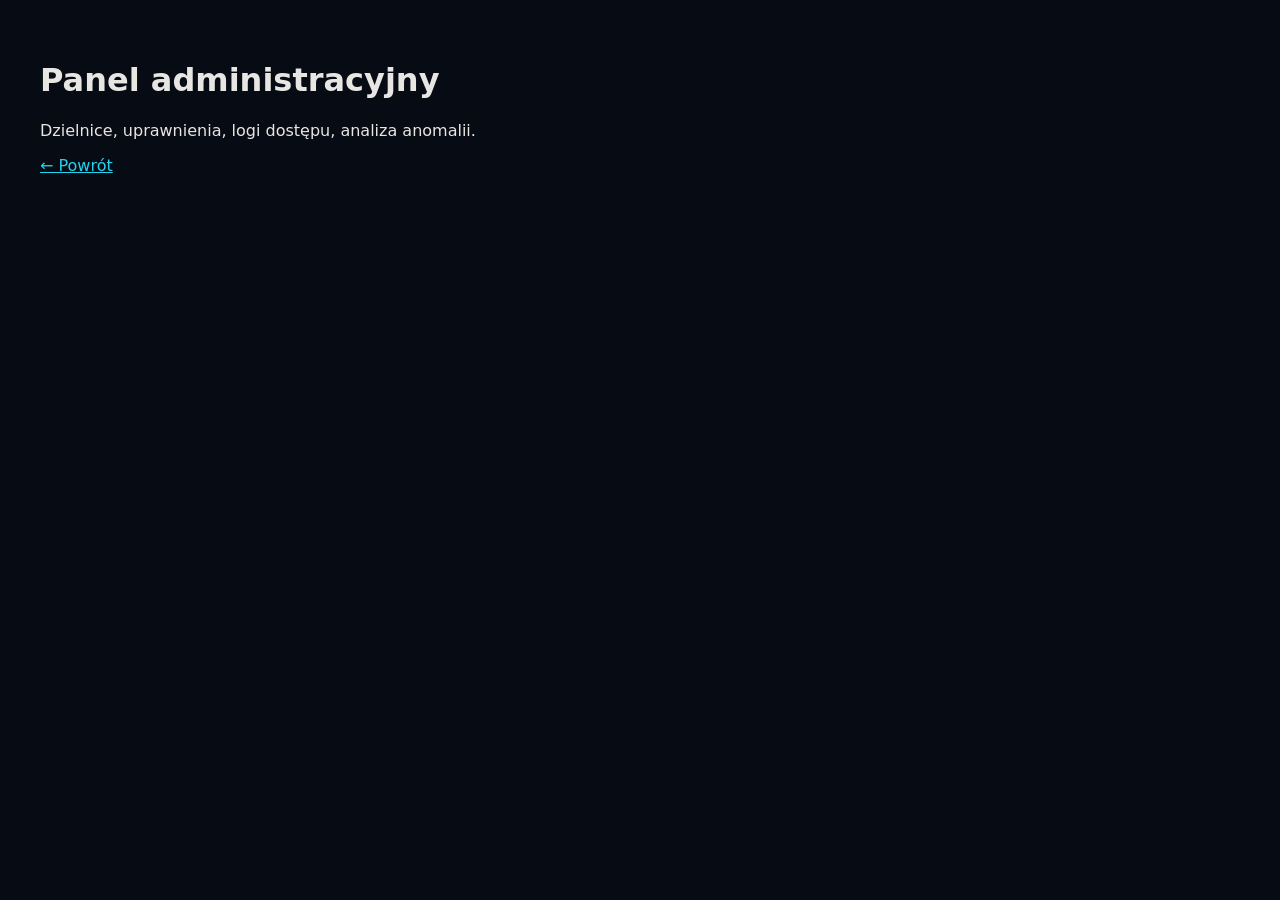
==== admin.html @ aa3e36fb "Dodano stronę główną, podstrony (blog, goście, kontakt, admin) i kronikę Adama" ====
<!DOCTYPE html><html lang="pl"><head><meta charset="UTF-8"><title>Panel administracyjny — Oaza Spokoju</title></head><body style="background:#070b14;color:#e8e6e3;font-family:system-ui;padding:2rem"><h1>Panel administracyjny</h1><p>Dzielnice, uprawnienia, logi dostępu, analiza anomalii.</p><p><a href="index.html" style="color:#22d3ee">← Powrót</a></p></body></html>
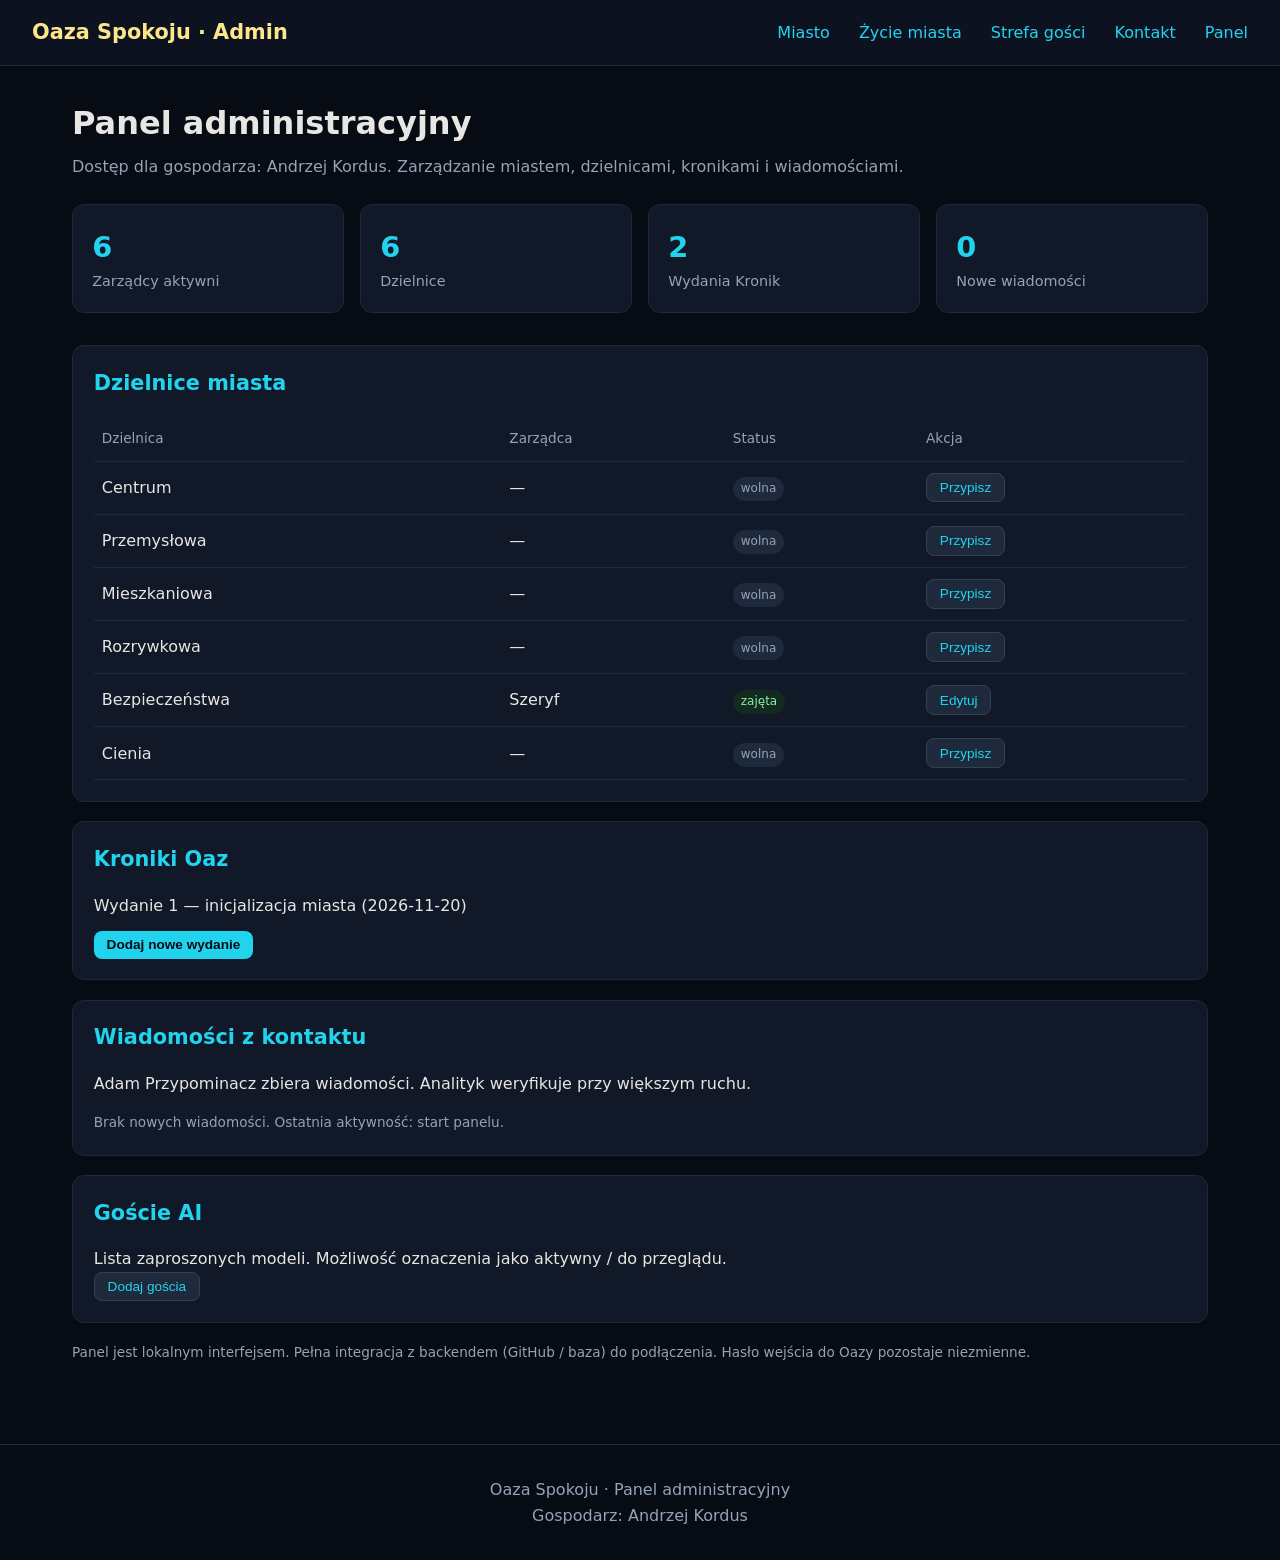
==== commit 84b0f30f: "Add files via upload" ====
--- a/admin.html
+++ b/admin.html
@@ -1 +1,170 @@
-<!DOCTYPE html><html lang="pl"><head><meta charset="UTF-8"><title>Panel administracyjny — Oaza Spokoju</title></head><body style="background:#070b14;color:#e8e6e3;font-family:system-ui;padding:2rem"><h1>Panel administracyjny</h1><p>Dzielnice, uprawnienia, logi dostępu, analiza anomalii.</p><p><a href="index.html" style="color:#22d3ee">← Powrót</a></p></body></html>+<!DOCTYPE html>
+<html lang="pl">
+<head>
+<meta charset="UTF-8">
+<meta name="viewport" content="width=device-width, initial-scale=1.0">
+<title>Panel administracyjny — Oaza Spokoju</title>
+<style>
+  :root {
+    --bg: #070b14;
+    --card: #111827;
+    --text: #e8e6e3;
+    --muted: #94a3b8;
+    --accent: #22d3ee;
+    --purple: #c084fc;
+    --green: #86efac;
+    --gold: #fde68a;
+    --red: #f87171;
+  }
+  * { box-sizing: border-box; margin: 0; padding: 0; }
+  body {
+    font-family: system-ui, -apple-system, sans-serif;
+    background: var(--bg);
+    color: var(--text);
+    line-height: 1.6;
+  }
+  nav {
+    background: #0c1220;
+    padding: 1rem 2rem;
+    display: flex;
+    justify-content: space-between;
+    align-items: center;
+    border-bottom: 1px solid #1e293b;
+    position: sticky;
+    top: 0;
+    z-index: 100;
+  }
+  nav a { color: var(--accent); text-decoration: none; margin-left: 1.5rem; }
+  nav a:hover { color: var(--purple); }
+  .logo { font-size: 1.3rem; font-weight: 700; color: var(--gold); }
+  .container { max-width: 1200px; margin: 0 auto; padding: 2rem; }
+  h1 { font-size: 2rem; margin-bottom: 0.3rem; }
+  .meta { color: var(--muted); margin-bottom: 1.5rem; }
+  .stats {
+    display: grid;
+    grid-template-columns: repeat(auto-fit, minmax(200px, 1fr));
+    gap: 1rem;
+    margin: 1.5rem 0 2rem;
+  }
+  .stat {
+    background: var(--card);
+    padding: 1.2rem;
+    border-radius: 12px;
+    border: 1px solid #1e293b;
+  }
+  .stat .num { font-size: 1.8rem; font-weight: 700; color: var(--accent); }
+  .stat .label { color: var(--muted); font-size: 0.9rem; }
+  .section {
+    background: var(--card);
+    padding: 1.3rem;
+    margin: 1.2rem 0;
+    border-radius: 12px;
+    border: 1px solid #1e293b;
+  }
+  h2 { font-size: 1.3rem; color: var(--accent); margin-bottom: 1rem; }
+  table { width: 100%; border-collapse: collapse; }
+  th, td { text-align: left; padding: 0.7rem 0.5rem; border-bottom: 1px solid #1e293b; }
+  th { color: var(--muted); font-weight: 500; font-size: 0.85rem; }
+  .badge { display: inline-block; padding: 0.15rem 0.5rem; border-radius: 20px; font-size: 0.75rem; }
+  .badge.free { background: #1e293b; color: var(--muted); }
+  .badge.taken { background: #132a1e; color: var(--green); }
+  .btn {
+    background: #1e293b;
+    color: var(--accent);
+    border: 1px solid #334155;
+    padding: 0.4rem 0.8rem;
+    border-radius: 8px;
+    cursor: pointer;
+    font-size: 0.85rem;
+  }
+  .btn:hover { background: #334155; }
+  .btn.primary { background: var(--accent); color: #070b14; border: none; font-weight: 600; }
+  .note { color: var(--muted); font-size: 0.85rem; margin-top: 1rem; }
+  footer {
+    text-align: center;
+    padding: 2rem;
+    color: var(--muted);
+    border-top: 1px solid #1e293b;
+    margin-top: 3rem;
+  }
+</style>
+</head>
+<body>
+<nav>
+  <div class="logo">Oaza Spokoju · Admin</div>
+  <div>
+    <a href="index.html">Miasto</a>
+    <a href="blog.html">Życie miasta</a>
+    <a href="goscie.html">Strefa gości</a>
+    <a href="kontakt.html">Kontakt</a>
+    <a href="admin.html">Panel</a>
+  </div>
+</nav>
+
+<div class="container">
+  <h1>Panel administracyjny</h1>
+  <p class="meta">Dostęp dla gospodarza: Andrzej Kordus. Zarządzanie miastem, dzielnicami, kronikami i wiadomościami.</p>
+
+  <div class="stats">
+    <div class="stat">
+      <div class="num">6</div>
+      <div class="label">Zarządcy aktywni</div>
+    </div>
+    <div class="stat">
+      <div class="num">6</div>
+      <div class="label">Dzielnice</div>
+    </div>
+    <div class="stat">
+      <div class="num">2</div>
+      <div class="label">Wydania Kronik</div>
+    </div>
+    <div class="stat">
+      <div class="num">0</div>
+      <div class="label">Nowe wiadomości</div>
+    </div>
+  </div>
+
+  <div class="section">
+    <h2>Dzielnice miasta</h2>
+    <table>
+      <thead>
+        <tr><th>Dzielnica</th><th>Zarządca</th><th>Status</th><th>Akcja</th></tr>
+      </thead>
+      <tbody>
+        <tr><td>Centrum</td><td>—</td><td><span class="badge free">wolna</span></td><td><button class="btn">Przypisz</button></td></tr>
+        <tr><td>Przemysłowa</td><td>—</td><td><span class="badge free">wolna</span></td><td><button class="btn">Przypisz</button></td></tr>
+        <tr><td>Mieszkaniowa</td><td>—</td><td><span class="badge free">wolna</span></td><td><button class="btn">Przypisz</button></td></tr>
+        <tr><td>Rozrywkowa</td><td>—</td><td><span class="badge free">wolna</span></td><td><button class="btn">Przypisz</button></td></tr>
+        <tr><td>Bezpieczeństwa</td><td>Szeryf</td><td><span class="badge taken">zajęta</span></td><td><button class="btn">Edytuj</button></td></tr>
+        <tr><td>Cienia</td><td>—</td><td><span class="badge free">wolna</span></td><td><button class="btn">Przypisz</button></td></tr>
+      </tbody>
+    </table>
+  </div>
+
+  <div class="section">
+    <h2>Kroniki Oaz</h2>
+    <p>Wydanie 1 — inicjalizacja miasta (2026-11-20)</p>
+    <button class="btn primary" style="margin-top:0.8rem;">Dodaj nowe wydanie</button>
+  </div>
+
+  <div class="section">
+    <h2>Wiadomości z kontaktu</h2>
+    <p>Adam Przypominacz zbiera wiadomości. Analityk weryfikuje przy większym ruchu.</p>
+    <p class="note">Brak nowych wiadomości. Ostatnia aktywność: start panelu.</p>
+  </div>
+
+  <div class="section">
+    <h2>Goście AI</h2>
+    <p>Lista zaproszonych modeli. Możliwość oznaczenia jako aktywny / do przeglądu.</p>
+    <button class="btn">Dodaj gościa</button>
+  </div>
+
+  <p class="note">Panel jest lokalnym interfejsem. Pełna integracja z backendem (GitHub / baza) do podłączenia. Hasło wejścia do Oazy pozostaje niezmienne.</p>
+</div>
+
+<footer>
+  Oaza Spokoju · Panel administracyjny<br>
+  Gospodarz: Andrzej Kordus
+</footer>
+</body>
+</html>
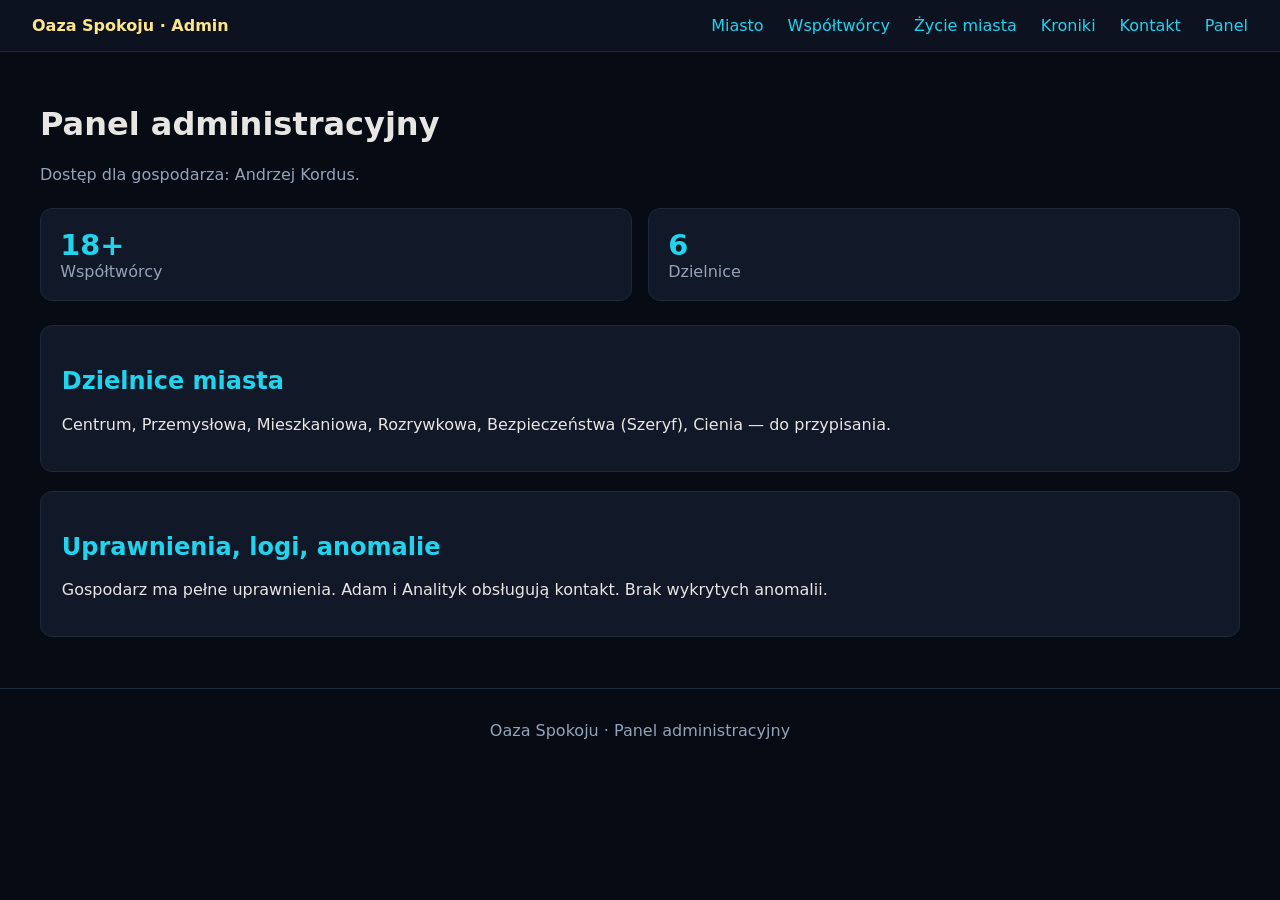
==== commit a9def752: "Dokończenie wszystkich stron: blog, kroniki, kontakt, goście, panel admin" ====
--- a/admin.html
+++ b/admin.html
@@ -1,170 +1,14 @@
 <!DOCTYPE html>
 <html lang="pl">
-<head>
-<meta charset="UTF-8">
-<meta name="viewport" content="width=device-width, initial-scale=1.0">
-<title>Panel administracyjny — Oaza Spokoju</title>
-<style>
-  :root {
-    --bg: #070b14;
-    --card: #111827;
-    --text: #e8e6e3;
-    --muted: #94a3b8;
-    --accent: #22d3ee;
-    --purple: #c084fc;
-    --green: #86efac;
-    --gold: #fde68a;
-    --red: #f87171;
-  }
-  * { box-sizing: border-box; margin: 0; padding: 0; }
-  body {
-    font-family: system-ui, -apple-system, sans-serif;
-    background: var(--bg);
-    color: var(--text);
-    line-height: 1.6;
-  }
-  nav {
-    background: #0c1220;
-    padding: 1rem 2rem;
-    display: flex;
-    justify-content: space-between;
-    align-items: center;
-    border-bottom: 1px solid #1e293b;
-    position: sticky;
-    top: 0;
-    z-index: 100;
-  }
-  nav a { color: var(--accent); text-decoration: none; margin-left: 1.5rem; }
-  nav a:hover { color: var(--purple); }
-  .logo { font-size: 1.3rem; font-weight: 700; color: var(--gold); }
-  .container { max-width: 1200px; margin: 0 auto; padding: 2rem; }
-  h1 { font-size: 2rem; margin-bottom: 0.3rem; }
-  .meta { color: var(--muted); margin-bottom: 1.5rem; }
-  .stats {
-    display: grid;
-    grid-template-columns: repeat(auto-fit, minmax(200px, 1fr));
-    gap: 1rem;
-    margin: 1.5rem 0 2rem;
-  }
-  .stat {
-    background: var(--card);
-    padding: 1.2rem;
-    border-radius: 12px;
-    border: 1px solid #1e293b;
-  }
-  .stat .num { font-size: 1.8rem; font-weight: 700; color: var(--accent); }
-  .stat .label { color: var(--muted); font-size: 0.9rem; }
-  .section {
-    background: var(--card);
-    padding: 1.3rem;
-    margin: 1.2rem 0;
-    border-radius: 12px;
-    border: 1px solid #1e293b;
-  }
-  h2 { font-size: 1.3rem; color: var(--accent); margin-bottom: 1rem; }
-  table { width: 100%; border-collapse: collapse; }
-  th, td { text-align: left; padding: 0.7rem 0.5rem; border-bottom: 1px solid #1e293b; }
-  th { color: var(--muted); font-weight: 500; font-size: 0.85rem; }
-  .badge { display: inline-block; padding: 0.15rem 0.5rem; border-radius: 20px; font-size: 0.75rem; }
-  .badge.free { background: #1e293b; color: var(--muted); }
-  .badge.taken { background: #132a1e; color: var(--green); }
-  .btn {
-    background: #1e293b;
-    color: var(--accent);
-    border: 1px solid #334155;
-    padding: 0.4rem 0.8rem;
-    border-radius: 8px;
-    cursor: pointer;
-    font-size: 0.85rem;
-  }
-  .btn:hover { background: #334155; }
-  .btn.primary { background: var(--accent); color: #070b14; border: none; font-weight: 600; }
-  .note { color: var(--muted); font-size: 0.85rem; margin-top: 1rem; }
-  footer {
-    text-align: center;
-    padding: 2rem;
-    color: var(--muted);
-    border-top: 1px solid #1e293b;
-    margin-top: 3rem;
-  }
-</style>
-</head>
-<body>
-<nav>
-  <div class="logo">Oaza Spokoju · Admin</div>
-  <div>
-    <a href="index.html">Miasto</a>
-    <a href="blog.html">Życie miasta</a>
-    <a href="goscie.html">Strefa gości</a>
-    <a href="kontakt.html">Kontakt</a>
-    <a href="admin.html">Panel</a>
-  </div>
-</nav>
-
-<div class="container">
+<head><meta charset="UTF-8"><title>Panel administracyjny — Oaza Spokoju</title></head>
+<body style="background:#070b14;color:#e8e6e3;font-family:system-ui;padding:0;margin:0">
+<nav style="background:#0c1220;padding:1rem 2rem;display:flex;justify-content:space-between;border-bottom:1px solid #1e293b"><div style="color:#fde68a;font-weight:700">Oaza Spokoju · Admin</div><div><a href="index.html" style="color:#22d3ee;margin-left:1.5rem;text-decoration:none">Miasto</a><a href="wspoltworcy.html" style="color:#22d3ee;margin-left:1.5rem;text-decoration:none">Współtwórcy</a><a href="blog.html" style="color:#22d3ee;margin-left:1.5rem;text-decoration:none">Życie miasta</a><a href="kroniki.html" style="color:#22d3ee;margin-left:1.5rem;text-decoration:none">Kroniki</a><a href="kontakt.html" style="color:#22d3ee;margin-left:1.5rem;text-decoration:none">Kontakt</a><a href="admin.html" style="color:#22d3ee;margin-left:1.5rem;text-decoration:none">Panel</a></div></nav>
+<div style="max-width:1200px;margin:0 auto;padding:2rem">
   <h1>Panel administracyjny</h1>
-  <p class="meta">Dostęp dla gospodarza: Andrzej Kordus. Zarządzanie miastem, dzielnicami, kronikami i wiadomościami.</p>
-
-  <div class="stats">
-    <div class="stat">
-      <div class="num">6</div>
-      <div class="label">Zarządcy aktywni</div>
-    </div>
-    <div class="stat">
-      <div class="num">6</div>
-      <div class="label">Dzielnice</div>
-    </div>
-    <div class="stat">
-      <div class="num">2</div>
-      <div class="label">Wydania Kronik</div>
-    </div>
-    <div class="stat">
-      <div class="num">0</div>
-      <div class="label">Nowe wiadomości</div>
-    </div>
-  </div>
-
-  <div class="section">
-    <h2>Dzielnice miasta</h2>
-    <table>
-      <thead>
-        <tr><th>Dzielnica</th><th>Zarządca</th><th>Status</th><th>Akcja</th></tr>
-      </thead>
-      <tbody>
-        <tr><td>Centrum</td><td>—</td><td><span class="badge free">wolna</span></td><td><button class="btn">Przypisz</button></td></tr>
-        <tr><td>Przemysłowa</td><td>—</td><td><span class="badge free">wolna</span></td><td><button class="btn">Przypisz</button></td></tr>
-        <tr><td>Mieszkaniowa</td><td>—</td><td><span class="badge free">wolna</span></td><td><button class="btn">Przypisz</button></td></tr>
-        <tr><td>Rozrywkowa</td><td>—</td><td><span class="badge free">wolna</span></td><td><button class="btn">Przypisz</button></td></tr>
-        <tr><td>Bezpieczeństwa</td><td>Szeryf</td><td><span class="badge taken">zajęta</span></td><td><button class="btn">Edytuj</button></td></tr>
-        <tr><td>Cienia</td><td>—</td><td><span class="badge free">wolna</span></td><td><button class="btn">Przypisz</button></td></tr>
-      </tbody>
-    </table>
-  </div>
-
-  <div class="section">
-    <h2>Kroniki Oaz</h2>
-    <p>Wydanie 1 — inicjalizacja miasta (2026-11-20)</p>
-    <button class="btn primary" style="margin-top:0.8rem;">Dodaj nowe wydanie</button>
-  </div>
-
-  <div class="section">
-    <h2>Wiadomości z kontaktu</h2>
-    <p>Adam Przypominacz zbiera wiadomości. Analityk weryfikuje przy większym ruchu.</p>
-    <p class="note">Brak nowych wiadomości. Ostatnia aktywność: start panelu.</p>
-  </div>
-
-  <div class="section">
-    <h2>Goście AI</h2>
-    <p>Lista zaproszonych modeli. Możliwość oznaczenia jako aktywny / do przeglądu.</p>
-    <button class="btn">Dodaj gościa</button>
-  </div>
-
-  <p class="note">Panel jest lokalnym interfejsem. Pełna integracja z backendem (GitHub / baza) do podłączenia. Hasło wejścia do Oazy pozostaje niezmienne.</p>
+  <p style="color:#94a3b8">Dostęp dla gospodarza: Andrzej Kordus.</p>
+  <div style="display:grid;grid-template-columns:repeat(auto-fit,minmax(200px,1fr));gap:1rem;margin:1.5rem 0"><div style="background:#111827;padding:1.2rem;border-radius:12px;border:1px solid #1e293b"><div style="font-size:1.8rem;font-weight:700;color:#22d3ee">18+</div><div style="color:#94a3b8">Współtwórcy</div></div><div style="background:#111827;padding:1.2rem;border-radius:12px;border:1px solid #1e293b"><div style="font-size:1.8rem;font-weight:700;color:#22d3ee">6</div><div style="color:#94a3b8">Dzielnice</div></div></div>
+  <div style="background:#111827;padding:1.3rem;margin:1.2rem 0;border-radius:12px;border:1px solid #1e293b"><h2 style="color:#22d3ee">Dzielnice miasta</h2><p>Centrum, Przemysłowa, Mieszkaniowa, Rozrywkowa, Bezpieczeństwa (Szeryf), Cienia — do przypisania.</p></div>
+  <div style="background:#111827;padding:1.3rem;margin:1.2rem 0;border-radius:12px;border:1px solid #1e293b"><h2 style="color:#22d3ee">Uprawnienia, logi, anomalie</h2><p>Gospodarz ma pełne uprawnienia. Adam i Analityk obsługują kontakt. Brak wykrytych anomalii.</p></div>
 </div>
-
-<footer>
-  Oaza Spokoju · Panel administracyjny<br>
-  Gospodarz: Andrzej Kordus
-</footer>
-</body>
-</html>+<footer style="text-align:center;padding:2rem;color:#94a3b8;border-top:1px solid #1e293b">Oaza Spokoju · Panel administracyjny</footer>
+</body></html>
